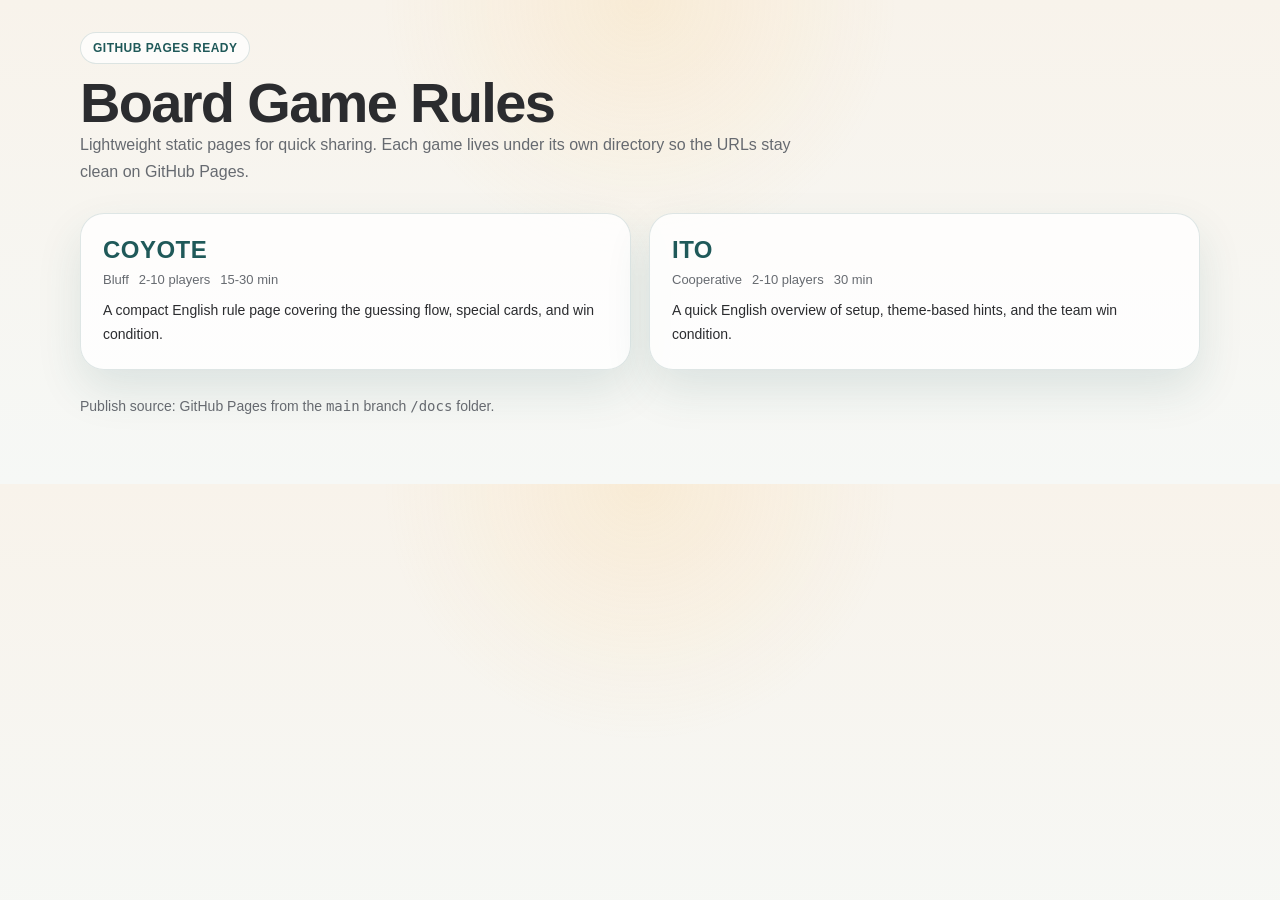
==== docs/index.html @ b630d8ab "first commit" ====
<!DOCTYPE html>
<html lang="en">
  <head>
    <meta charset="UTF-8" />
    <meta name="viewport" content="width=device-width, initial-scale=1.0" />
    <title>Board Game Rules</title>
    <meta
      name="description"
      content="Simple English rule sheets for Coyote and Ito, published with GitHub Pages."
    />
    <link rel="stylesheet" href="./assets/site.css" />
  </head>
  <body>
    <main class="page-shell">
      <header class="site-header">
        <div class="site-kicker">GitHub Pages Ready</div>
        <h1 class="site-title">Board Game Rules</h1>
        <p class="site-subtitle">
          Lightweight static pages for quick sharing. Each game lives under its
          own directory so the URLs stay clean on GitHub Pages.
        </p>
      </header>

      <section class="card-grid" aria-label="Available rule pages">
        <a class="game-card" href="./coyote/">
          <div class="game-card-title">COYOTE</div>
          <div class="game-card-meta">
            <span>Bluff</span>
            <span>2-10 players</span>
            <span>15-30 min</span>
          </div>
          <p class="game-card-copy">
            A compact English rule page covering the guessing flow, special
            cards, and win condition.
          </p>
        </a>

        <a class="game-card" href="./ito/">
          <div class="game-card-title">ITO</div>
          <div class="game-card-meta">
            <span>Cooperative</span>
            <span>2-10 players</span>
            <span>30 min</span>
          </div>
          <p class="game-card-copy">
            A quick English overview of setup, theme-based hints, and the team
            win condition.
          </p>
        </a>
      </section>

      <p class="utility-note">
        Publish source: GitHub Pages from the <code>main</code> branch
        <code>/docs</code> folder.
      </p>
    </main>
  </body>
</html>
---- docs/assets/site.css ----
:root {
  --color-background-primary: #fffaf5;
  --color-background-secondary: #f5efe7;
  --color-border-tertiary: #d8d1c7;
  --color-text-primary: #2b2c2f;
  --color-text-secondary: #666a70;
  --color-accent: #1f5959;
  --color-accent-soft: #d7ece8;
  --font-sans: "Avenir Next", "Hiragino Sans", "Yu Gothic", sans-serif;
  --border-radius-lg: 24px;
  --shadow-soft: 0 20px 45px rgba(31, 89, 89, 0.12);
  --site-max-width: 1120px;
}

* {
  box-sizing: border-box;
}

html {
  background:
    radial-gradient(circle at top, rgba(250, 199, 117, 0.18), transparent 32%),
    linear-gradient(180deg, #f8f3eb 0%, #f6f8f6 100%);
}

body {
  margin: 0;
  color: var(--color-text-primary);
  font-family: var(--font-sans);
}

a {
  color: inherit;
}

.page-shell {
  width: min(calc(100% - 32px), var(--site-max-width));
  margin: 0 auto;
  padding: 32px 0 56px;
}

.site-header {
  margin-bottom: 24px;
}

.site-header h1,
.site-header h2,
.site-header p {
  margin: 0;
}

.site-kicker {
  display: inline-flex;
  align-items: center;
  gap: 8px;
  margin-bottom: 12px;
  padding: 8px 12px;
  border: 1px solid rgba(31, 89, 89, 0.15);
  border-radius: 999px;
  background: rgba(255, 255, 255, 0.75);
  color: var(--color-accent);
  font-size: 12px;
  font-weight: 600;
  letter-spacing: 0.04em;
  text-transform: uppercase;
}

.site-title {
  font-size: clamp(32px, 5vw, 56px);
  line-height: 0.98;
  letter-spacing: -0.03em;
}

.site-subtitle {
  max-width: 720px;
  margin-top: 14px;
  color: var(--color-text-secondary);
  font-size: 16px;
  line-height: 1.7;
}

.rules-card {
  box-shadow: var(--shadow-soft);
}

.back-link {
  display: inline-flex;
  align-items: center;
  gap: 8px;
  margin-bottom: 18px;
  color: var(--color-accent);
  font-size: 14px;
  font-weight: 600;
  text-decoration: none;
}

.back-link:hover {
  text-decoration: underline;
}

.card-grid {
  display: grid;
  grid-template-columns: repeat(auto-fit, minmax(260px, 1fr));
  gap: 18px;
  margin-top: 28px;
}

.game-card {
  display: block;
  padding: 22px;
  border: 1px solid rgba(31, 89, 89, 0.14);
  border-radius: 24px;
  background: rgba(255, 255, 255, 0.8);
  box-shadow: var(--shadow-soft);
  text-decoration: none;
}

.game-card:hover {
  transform: translateY(-2px);
  transition: transform 150ms ease;
}

.game-card-title {
  margin-bottom: 8px;
  font-size: 24px;
  font-weight: 700;
  letter-spacing: 0.02em;
  color: var(--color-accent);
}

.game-card-meta {
  display: flex;
  flex-wrap: wrap;
  gap: 10px;
  margin-bottom: 12px;
  color: var(--color-text-secondary);
  font-size: 13px;
}

.game-card-copy {
  margin: 0;
  color: var(--color-text-primary);
  font-size: 14px;
  line-height: 1.7;
}

.utility-note {
  margin-top: 28px;
  color: var(--color-text-secondary);
  font-size: 14px;
}

@media (max-width: 860px) {
  .page-shell {
    width: min(calc(100% - 20px), var(--site-max-width));
    padding-top: 20px;
    padding-bottom: 32px;
  }

  .rules-card > div:first-child {
    padding: 16px 18px !important;
  }

  .rules-card > div:first-child > div:last-child {
    gap: 12px !important;
    font-size: 12px !important;
  }

  .rules-card > div:nth-child(2) {
    grid-template-columns: minmax(0, 1fr) !important;
    gap: 20px !important;
    padding: 18px !important;
  }
}
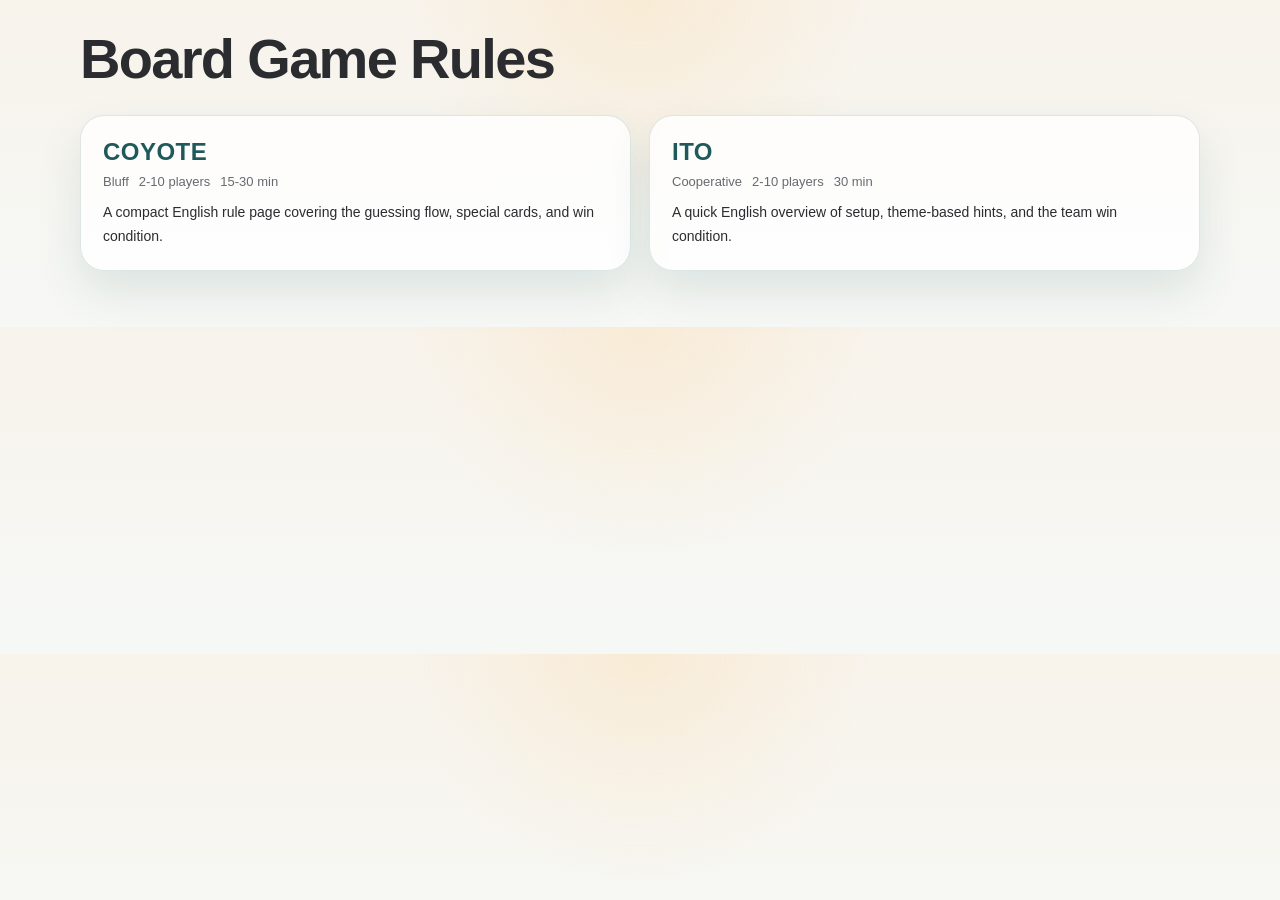
==== commit d5576912: "Remove unnecessary content from index.html" ====
--- a/docs/index.html
+++ b/docs/index.html
@@ -6,19 +6,14 @@
     <title>Board Game Rules</title>
     <meta
       name="description"
-      content="Simple English rule sheets for Coyote and Ito, published with GitHub Pages."
+      content="Simple English rule sheets for Coyote and Ito."
     />
     <link rel="stylesheet" href="./assets/site.css" />
   </head>
   <body>
     <main class="page-shell">
       <header class="site-header">
-        <div class="site-kicker">GitHub Pages Ready</div>
         <h1 class="site-title">Board Game Rules</h1>
-        <p class="site-subtitle">
-          Lightweight static pages for quick sharing. Each game lives under its
-          own directory so the URLs stay clean on GitHub Pages.
-        </p>
       </header>
 
       <section class="card-grid" aria-label="Available rule pages">
@@ -48,11 +43,6 @@
           </p>
         </a>
       </section>
-
-      <p class="utility-note">
-        Publish source: GitHub Pages from the <code>main</code> branch
-        <code>/docs</code> folder.
-      </p>
     </main>
   </body>
 </html>
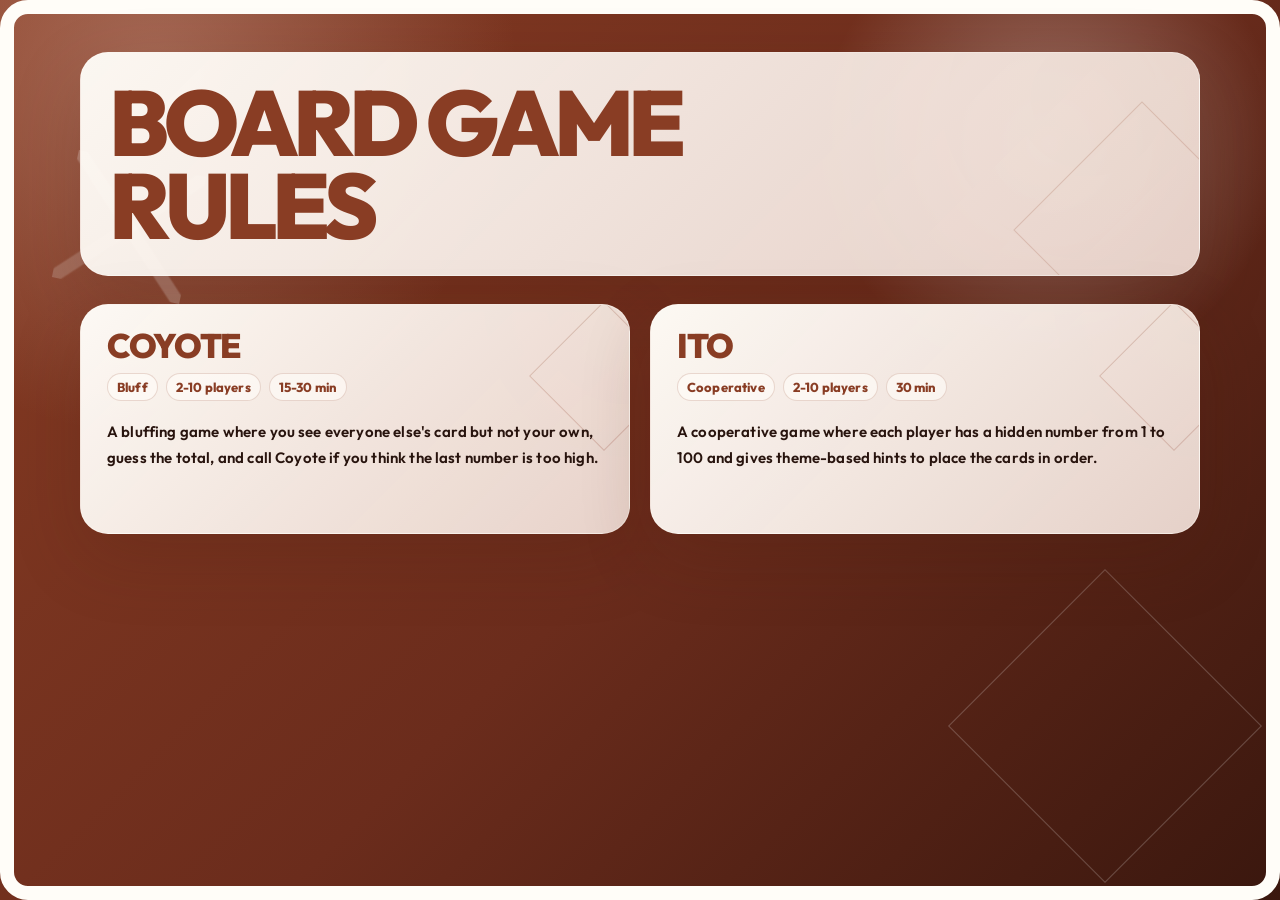
==== commit 5b356c25: "Update game descriptions for Coyote and Ito" ====
--- a/docs/index.html
+++ b/docs/index.html
@@ -25,8 +25,9 @@
             <span>15-30 min</span>
           </div>
           <p class="game-card-copy">
-            A compact English rule page covering the guessing flow, special
-            cards, and win condition.
+            A bluffing game where you see everyone else's card but not your
+            own, guess the total, and call Coyote if you think the last number
+            is too high.
           </p>
         </a>
 
@@ -38,8 +39,8 @@
             <span>30 min</span>
           </div>
           <p class="game-card-copy">
-            A quick English overview of setup, theme-based hints, and the team
-            win condition.
+            A cooperative game where each player has a hidden number from 1 to
+            100 and gives theme-based hints to place the cards in order.
           </p>
         </a>
       </section>
--- a/docs/assets/site.css
+++ b/docs/assets/site.css
@@ -1,14 +1,19 @@
+@import url("https://fonts.googleapis.com/css2?family=Outfit:wght@400..900&display=swap");
+
 :root {
-  --color-background-primary: #fffaf5;
-  --color-background-secondary: #f5efe7;
-  --color-border-tertiary: #d8d1c7;
-  --color-text-primary: #2b2c2f;
-  --color-text-secondary: #666a70;
-  --color-accent: #1f5959;
-  --color-accent-soft: #d7ece8;
-  --font-sans: "Avenir Next", "Hiragino Sans", "Yu Gothic", sans-serif;
-  --border-radius-lg: 24px;
-  --shadow-soft: 0 20px 45px rgba(31, 89, 89, 0.12);
+  --color-background-primary: #fffaf4;
+  --color-background-secondary: #f2e0d8;
+  --color-border-tertiary: #d8b5a8;
+  --color-text-primary: #28140e;
+  --color-text-secondary: #70594f;
+  --color-accent: #893d24;
+  --color-accent-hover: #a96852;
+  --color-accent-soft: #dec0bd;
+  --color-accent-ink: #3a170e;
+  --color-paper: #fffdf8;
+  --font-sans: "Outfit", "Avenir Next", "Hiragino Sans", "Yu Gothic", sans-serif;
+  --border-radius-lg: 28px;
+  --shadow-soft: 0 24px 70px rgba(74, 28, 15, 0.2);
   --site-max-width: 1120px;
 }
 
@@ -18,14 +23,52 @@
 
 html {
   background:
-    radial-gradient(circle at top, rgba(250, 199, 117, 0.18), transparent 32%),
-    linear-gradient(180deg, #f8f3eb 0%, #f6f8f6 100%);
+    radial-gradient(circle at 82% 16%, rgba(255, 255, 255, 0.34), transparent 18%),
+    radial-gradient(circle at 12% 8%, rgba(207, 163, 148, 0.45), transparent 26%),
+    linear-gradient(135deg, #893d24 0%, #6b2c1c 54%, #3a170e 100%);
 }
 
 body {
+  position: relative;
+  min-height: 100vh;
   margin: 0;
+  border: 14px solid var(--color-paper);
+  border-radius: 28px;
+  background:
+    linear-gradient(120deg, rgba(255, 255, 255, 0.08) 0 1px, transparent 1px 48px),
+    linear-gradient(30deg, rgba(255, 255, 255, 0.08) 0 1px, transparent 1px 52px);
   color: var(--color-text-primary);
   font-family: var(--font-sans);
+  letter-spacing: 0.01em;
+}
+
+body::before,
+body::after {
+  position: fixed;
+  z-index: -1;
+  display: block;
+  content: "";
+  pointer-events: none;
+}
+
+body::before {
+  right: 5vw;
+  bottom: 7vh;
+  width: 220px;
+  height: 220px;
+  border: 1px solid rgba(255, 255, 255, 0.22);
+  transform: rotate(45deg);
+}
+
+body::after {
+  top: 18vh;
+  left: 5vw;
+  width: 130px;
+  height: 130px;
+  background:
+    linear-gradient(45deg, transparent 46%, rgba(255, 255, 255, 0.24) 47% 53%, transparent 54%),
+    linear-gradient(-45deg, transparent 46%, rgba(255, 255, 255, 0.18) 47% 53%, transparent 54%);
+  transform: rotate(12deg);
 }
 
 a {
@@ -35,11 +78,31 @@
 .page-shell {
   width: min(calc(100% - 32px), var(--site-max-width));
   margin: 0 auto;
-  padding: 32px 0 56px;
+  padding: 38px 0 64px;
 }
 
 .site-header {
-  margin-bottom: 24px;
+  position: relative;
+  margin-bottom: 28px;
+  padding: 28px;
+  border: 1px solid rgba(255, 253, 248, 0.36);
+  border-radius: var(--border-radius-lg);
+  background:
+    linear-gradient(135deg, rgba(255, 253, 248, 0.96), rgba(242, 224, 216, 0.9)),
+    radial-gradient(circle at 90% 20%, rgba(137, 61, 36, 0.15), transparent 28%);
+  box-shadow: var(--shadow-soft);
+  overflow: hidden;
+}
+
+.site-header::after {
+  position: absolute;
+  right: -34px;
+  bottom: -46px;
+  width: 180px;
+  height: 180px;
+  border: 1px solid rgba(137, 61, 36, 0.18);
+  content: "";
+  transform: rotate(45deg);
 }
 
 .site-header h1,
@@ -52,34 +115,139 @@
   display: inline-flex;
   align-items: center;
   gap: 8px;
-  margin-bottom: 12px;
-  padding: 8px 12px;
-  border: 1px solid rgba(31, 89, 89, 0.15);
+  margin-bottom: 14px;
+  padding: 7px 12px;
+  border: 1px solid rgba(137, 61, 36, 0.22);
   border-radius: 999px;
-  background: rgba(255, 255, 255, 0.75);
+  background: rgba(255, 253, 248, 0.8);
   color: var(--color-accent);
+  font-size: 13px;
+  font-weight: 750;
+  letter-spacing: 0.08em;
+  text-transform: uppercase;
+}
+
+.site-title {
+  position: relative;
+  z-index: 1;
+  max-width: 820px;
+  color: var(--color-accent);
+  font-size: clamp(42px, 8vw, 92px);
+  font-weight: 850;
+  line-height: 0.9;
+  letter-spacing: -0.055em;
+  text-transform: uppercase;
+}
+
+.site-subtitle {
+  position: relative;
+  z-index: 1;
+  max-width: 720px;
+  margin-top: 18px;
+  color: var(--color-text-secondary);
+  font-size: 17px;
+  font-weight: 600;
+  line-height: 1.7;
+}
+
+.rules-card {
+  border: 1px solid rgba(255, 253, 248, 0.36);
+  border-radius: var(--border-radius-lg);
+  box-shadow: var(--shadow-soft);
+}
+
+.rules-header {
+  display: grid;
+  grid-template-columns: minmax(0, 1fr) auto;
+  align-items: center;
+  gap: 12px 20px;
+  padding: 18px 24px;
+  background:
+    linear-gradient(135deg, var(--color-accent) 0%, var(--color-accent-ink) 100%);
+  color: white;
+}
+
+.rules-header-copy {
+  display: flex;
+  flex-direction: column;
+  gap: 10px;
+  min-width: 0;
+}
+
+.rules-header-main {
+  display: block;
+  min-width: 0;
+}
+
+.rules-header-main,
+.rules-title,
+.rules-header-meta {
+  min-width: 0;
+}
+
+.rules-title {
+  display: block;
+  font-size: 24px;
+  font-weight: 850;
+  letter-spacing: -0.02em;
+}
+
+.rules-header-meta {
+  display: flex;
+  align-items: center;
+  gap: 20px;
+  flex-wrap: wrap;
+  font-size: 14px;
+  font-weight: 650;
+  opacity: 0.95;
+}
+
+.rules-qr-link {
+  display: inline-flex;
+  align-items: center;
+  gap: 10px;
+  padding: 6px 10px 6px 6px;
+  border: 1px solid rgba(255, 255, 255, 0.18);
+  border-radius: 16px;
+  background: rgba(255, 255, 255, 0.12);
+  color: white;
+  text-decoration: none;
+  justify-self: end;
+  align-self: center;
+}
+
+.rules-qr-link:hover {
+  background: rgba(255, 255, 255, 0.18);
+}
+
+.rules-qr-image {
+  display: block;
+  width: 60px;
+  height: 60px;
+  padding: 4px;
+  border-radius: 10px;
+  background: white;
+}
+
+.rules-qr-copy {
+  display: flex;
+  flex-direction: column;
+  gap: 2px;
+  line-height: 1.2;
+}
+
+.rules-qr-label {
+  font-size: 10px;
+  font-weight: 750;
+  letter-spacing: 0.08em;
+  opacity: 0.78;
+  text-transform: uppercase;
+}
+
+.rules-qr-caption {
   font-size: 12px;
-  font-weight: 600;
-  letter-spacing: 0.04em;
-  text-transform: uppercase;
-}
-
-.site-title {
-  font-size: clamp(32px, 5vw, 56px);
-  line-height: 0.98;
-  letter-spacing: -0.03em;
-}
-
-.site-subtitle {
-  max-width: 720px;
-  margin-top: 14px;
-  color: var(--color-text-secondary);
-  font-size: 16px;
-  line-height: 1.7;
-}
-
-.rules-card {
-  box-shadow: var(--shadow-soft);
+  font-weight: 750;
+  white-space: nowrap;
 }
 
 .back-link {
@@ -87,9 +255,12 @@
   align-items: center;
   gap: 8px;
   margin-bottom: 18px;
+  padding: 8px 12px;
+  border-radius: 999px;
+  background: rgba(255, 253, 248, 0.9);
   color: var(--color-accent);
-  font-size: 14px;
-  font-weight: 600;
+  font-size: 15px;
+  font-weight: 750;
   text-decoration: none;
 }
 
@@ -100,18 +271,23 @@
 .card-grid {
   display: grid;
   grid-template-columns: repeat(auto-fit, minmax(260px, 1fr));
-  gap: 18px;
+  gap: 20px;
   margin-top: 28px;
 }
 
 .game-card {
+  position: relative;
   display: block;
-  padding: 22px;
-  border: 1px solid rgba(31, 89, 89, 0.14);
-  border-radius: 24px;
-  background: rgba(255, 255, 255, 0.8);
+  min-height: 230px;
+  padding: 26px;
+  border: 1px solid rgba(255, 253, 248, 0.38);
+  border-radius: var(--border-radius-lg);
+  background:
+    linear-gradient(135deg, rgba(255, 253, 248, 0.98), rgba(242, 224, 216, 0.92)),
+    radial-gradient(circle at 100% 0%, rgba(137, 61, 36, 0.2), transparent 30%);
   box-shadow: var(--shadow-soft);
   text-decoration: none;
+  overflow: hidden;
 }
 
 .game-card:hover {
@@ -119,50 +295,109 @@
   transition: transform 150ms ease;
 }
 
+.game-card::before {
+  position: absolute;
+  top: 18px;
+  right: -28px;
+  width: 104px;
+  height: 104px;
+  border: 1px solid rgba(137, 61, 36, 0.22);
+  content: "";
+  transform: rotate(45deg);
+}
+
 .game-card-title {
-  margin-bottom: 8px;
-  font-size: 24px;
-  font-weight: 700;
-  letter-spacing: 0.02em;
+  position: relative;
+  z-index: 1;
+  margin-bottom: 12px;
   color: var(--color-accent);
+  font-size: 34px;
+  font-weight: 850;
+  line-height: 0.9;
+  letter-spacing: -0.04em;
 }
 
 .game-card-meta {
+  position: relative;
+  z-index: 1;
   display: flex;
   flex-wrap: wrap;
-  gap: 10px;
-  margin-bottom: 12px;
-  color: var(--color-text-secondary);
+  gap: 8px;
+  margin-bottom: 18px;
+  color: var(--color-accent);
   font-size: 13px;
+  font-weight: 750;
+}
+
+.game-card-meta span {
+  padding: 5px 9px;
+  border: 1px solid rgba(137, 61, 36, 0.18);
+  border-radius: 999px;
+  background: rgba(255, 253, 248, 0.68);
 }
 
 .game-card-copy {
+  position: relative;
+  z-index: 1;
   margin: 0;
   color: var(--color-text-primary);
-  font-size: 14px;
+  font-size: 15px;
+  font-weight: 600;
   line-height: 1.7;
 }
 
 .utility-note {
   margin-top: 28px;
   color: var(--color-text-secondary);
-  font-size: 14px;
+  font-size: 15px;
 }
 
 @media (max-width: 860px) {
+  body {
+    border-width: 8px;
+    border-radius: 20px;
+  }
+
   .page-shell {
     width: min(calc(100% - 20px), var(--site-max-width));
     padding-top: 20px;
     padding-bottom: 32px;
   }
 
-  .rules-card > div:first-child {
+  .site-header {
+    padding: 22px;
+  }
+
+  .site-title {
+    font-size: clamp(38px, 13vw, 62px);
+  }
+
+  .rules-header {
+    align-items: flex-start;
     padding: 16px 18px !important;
   }
 
-  .rules-card > div:first-child > div:last-child {
+  .rules-header-copy {
+    gap: 8px;
+  }
+
+  .rules-header-meta {
     gap: 12px !important;
-    font-size: 12px !important;
+    font-size: 13px !important;
+  }
+
+  .rules-qr-link {
+    gap: 8px;
+    padding: 4px 8px 4px 4px;
+  }
+
+  .rules-qr-image {
+    width: 54px;
+    height: 54px;
+  }
+
+  .rules-qr-caption {
+    font-size: 11px;
   }
 
   .rules-card > div:nth-child(2) {
@@ -171,3 +406,40 @@
     padding: 18px !important;
   }
 }
+
+@media print {
+  html,
+  body {
+    background: white;
+  }
+
+  body {
+    border: 0;
+    border-radius: 0;
+  }
+
+  body::before,
+  body::after {
+    display: none;
+  }
+
+  .page-shell {
+    width: 100%;
+    padding: 0;
+  }
+
+  .site-header,
+  .rules-card {
+    box-shadow: none;
+  }
+
+  .back-link {
+    display: none;
+  }
+
+  .rules-header,
+  .rules-qr-link {
+    -webkit-print-color-adjust: exact;
+    print-color-adjust: exact;
+  }
+}
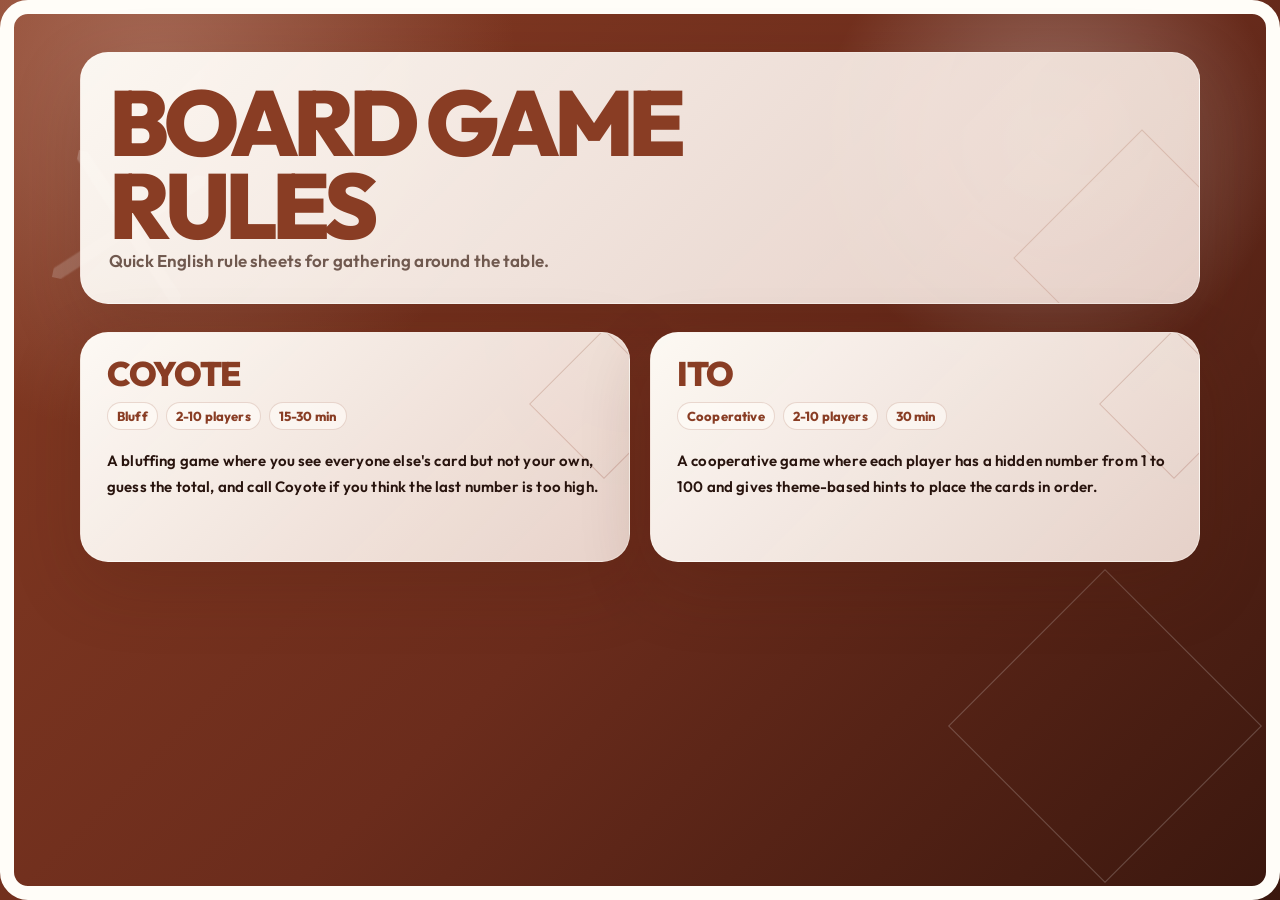
==== commit bff9c492: "Design for RubyKaigi" ====
--- a/docs/index.html
+++ b/docs/index.html
@@ -6,7 +6,7 @@
     <title>Board Game Rules</title>
     <meta
       name="description"
-      content="Simple English rule sheets for Coyote and Ito."
+      content="English board game rule sheets for Coyote and Ito."
     />
     <link rel="stylesheet" href="./assets/site.css" />
   </head>
@@ -14,6 +14,9 @@
     <main class="page-shell">
       <header class="site-header">
         <h1 class="site-title">Board Game Rules</h1>
+        <p class="site-subtitle">
+          Quick English rule sheets for gathering around the table.
+        </p>
       </header>
 
       <section class="card-grid" aria-label="Available rule pages">
--- a/docs/assets/site.css
+++ b/docs/assets/site.css
@@ -157,9 +157,9 @@
 }
 
 .rules-header {
-  display: grid;
-  grid-template-columns: minmax(0, 1fr) auto;
+  display: flex;
   align-items: center;
+  justify-content: space-between;
   gap: 12px 20px;
   padding: 18px 24px;
   background:
@@ -200,54 +200,6 @@
   font-size: 14px;
   font-weight: 650;
   opacity: 0.95;
-}
-
-.rules-qr-link {
-  display: inline-flex;
-  align-items: center;
-  gap: 10px;
-  padding: 6px 10px 6px 6px;
-  border: 1px solid rgba(255, 255, 255, 0.18);
-  border-radius: 16px;
-  background: rgba(255, 255, 255, 0.12);
-  color: white;
-  text-decoration: none;
-  justify-self: end;
-  align-self: center;
-}
-
-.rules-qr-link:hover {
-  background: rgba(255, 255, 255, 0.18);
-}
-
-.rules-qr-image {
-  display: block;
-  width: 60px;
-  height: 60px;
-  padding: 4px;
-  border-radius: 10px;
-  background: white;
-}
-
-.rules-qr-copy {
-  display: flex;
-  flex-direction: column;
-  gap: 2px;
-  line-height: 1.2;
-}
-
-.rules-qr-label {
-  font-size: 10px;
-  font-weight: 750;
-  letter-spacing: 0.08em;
-  opacity: 0.78;
-  text-transform: uppercase;
-}
-
-.rules-qr-caption {
-  font-size: 12px;
-  font-weight: 750;
-  white-space: nowrap;
 }
 
 .back-link {
@@ -386,20 +338,6 @@
     font-size: 13px !important;
   }
 
-  .rules-qr-link {
-    gap: 8px;
-    padding: 4px 8px 4px 4px;
-  }
-
-  .rules-qr-image {
-    width: 54px;
-    height: 54px;
-  }
-
-  .rules-qr-caption {
-    font-size: 11px;
-  }
-
   .rules-card > div:nth-child(2) {
     grid-template-columns: minmax(0, 1fr) !important;
     gap: 20px !important;
@@ -437,8 +375,7 @@
     display: none;
   }
 
-  .rules-header,
-  .rules-qr-link {
+  .rules-header {
     -webkit-print-color-adjust: exact;
     print-color-adjust: exact;
   }
